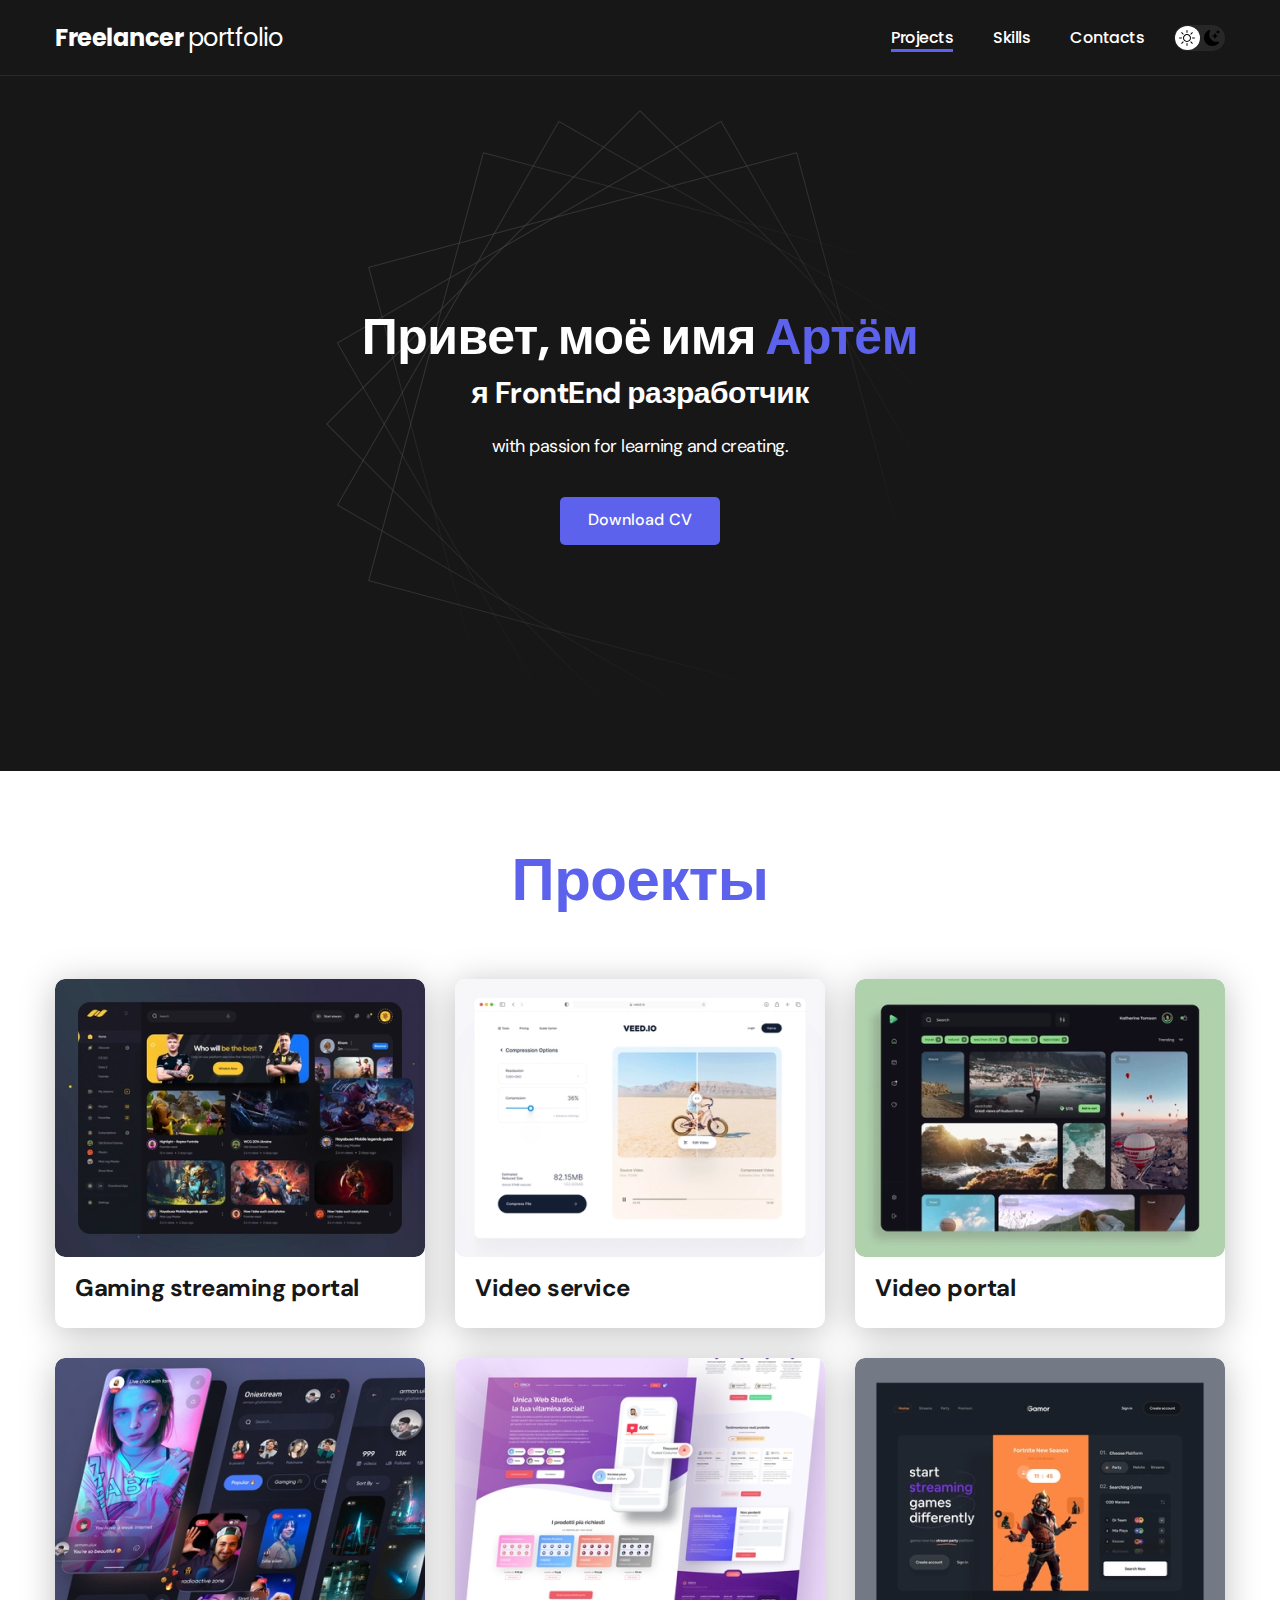
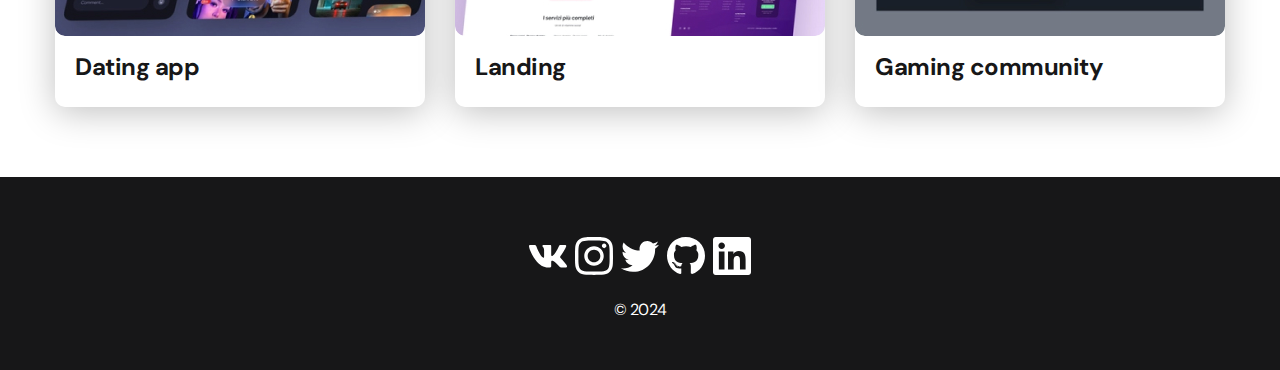
==== index.html @ e75840fd "first-commit" ====
<!DOCTYPE html>
<html lang="en">
<head>
    <meta charset="UTF-8">
    <meta name="viewport" content="width=device-width, initial-scale=1.0">
    <title>Deweloper</title>
    <link rel="preconnect" href="https://fonts.googleapis.com">
    <link rel="stylesheet" href="css/reset.css">
    <link rel="stylesheet" href="css/main.css">
</head>
<body class="">
    <nav class="nav">
        <div class="container">
            <div class="nav_roll">
                <a href="index.html" class="logo"><strong>Freelancer </strong>portfolio</a>

                <button class="dark-mode-btn">
                    <img class="dark-mode__icon" src="img/icons/Sun.svg" alt="light-mode">
                    <img class="dark-mode__icon" src="img/icons/Moon (1).svg" alt="dark-mode">
                </button>

                <ul class="nav-list">
                    <li class="nav-list__item"><a href="index.html" class="nav-list__link nav-list__link--active">Projects</a></li>
                    <li class="nav-list__item"><a href="skill.html" class="nav-list__link">Skills</a></li>
                    <li class="nav-list__item"><a href="contacts.html" class="nav-list__link">Contacts</a></li>
                </ul>


            </div>
        </div>
    </nav>
    <header class="header">
            <div class="header__wrapper">
                <h1 class="header__title"><strong>Привет, моё имя <em>Артём</em></strong> <br>
                    я FrontEnd разработчик</h1>
                    <div class="header__text">
                        <p>with passion for learning and creating.</p>
                    </div>
                    <a href="#!" class="btn">Download CV</a>
            </div>
    </header>
    <main class="section">
        <div class="container">
            <h2 class="title-1">Проекты</h2>
            <ul class="projects">
                <li class="project">
                    <a href="project-page.html">
                        <img class="project-img" src="img/project/01.jpg" alt="project">
                        <h3 class="project-title">Gaming streaming portal</h3>
                    </a>
                </li>
                <li class="project">
                    <a href="project-page.html">
                        <img class="project-img" src="img/project/02.jpg" alt="project">
                        <h3 class="project-title">Video service</h3>
                    </a>
                </li>
                <li class="project">
                    <a href="project-page.html">
                        <img class="project-img" src="img/project/03.jpg" alt="project">
                        <h3 class="project-title">Video portal</h3>
                    </a>
                </li>
                <li class="project">
                    <a href="project-page.html">
                        <img class="project-img" src="img/project/04.jpg" alt="project">
                        <h3 class="project-title">Dating app</h3>
                    </a>
                </li>
                <li class="project">
                    <a href="project-page.html">
                        <img class="project-img" src="img/project/05.jpg" alt="project">
                        <h3 class="project-title">Landing</h3>
                    </a>
                </li>
                <li class="project">
                    <a href="project-page.html">
                        <img class="project-img" src="img/project/06.jpg" alt="project">
                        <h3 class="project-title">Gaming community</h3>
                    </a>
                </li>
            </ul>
        </div>
    </main>
    <footer class="footer">
        <div class="container">
            <ul class="social">
                <li class="social__item">
                    <a href="#!"><img src="img/icons/vk.svg" alt="vk"></a>
                </li>
                <li class="social__item">
                    <a href="#!"><img src="img/icons/instagram.svg" alt="vk"></a>
                </li>
                <li class="social__item">
                    <a href="#!"><img src="img/icons/twitter.svg" alt="vk"></a>
                </li>
                <li class="social__item">
                    <a href="#!"><img src="img/icons/gitHub.svg" alt="vk"></a>
                </li>
                <li class="social__item">
                    <a href="#!"><img src="img/icons/linkedIn.svg" alt="vk"></a>
                </li>
            </ul>
            <div class="copyright">
                <p>© 2024</p>
            </div>
        </div>
    </footer>

    <script src="js/main.js"></script>
</body>
</html>
---- css/main.css ----
@import url('https://fonts.googleapis.com/css2?family=DM+Sans:ital,opsz,wght@0,9..40,100..1000;1,9..40,100..1000&family=Poppins:wght@400;500;700&display=swap');

/* font-family: "DM Sans", sans-serif;
font-family: "Poppins", serif; */


:root {
    --black: #171718;
    --black-border: #26292D;
    --white: #fff;
    --blue: #5C62EC;

    --dark-bg: var(--black);
    --dark-border: var(--balck-border);
    --header-text: var(--white);
    --accent: var(--blue);
        /* light mode */

    --page-bg: var(--white);
    --text-color: var(--black);

    --title-1: var(--accent);
}

.dark {
    --page-bg: #252526;
    --text-color: var(--white);
    --title-1: var(--white);
}

html, body {
    font-family: "DM Sans", sans-serif;
    letter-spacing: -0.5px;
    display: flex;
    flex-direction: column;
    min-height: 100vh;

    /* light mode */
    background-color: var(--page-bg);
    color: var(--text-color);

}






.container {
    padding: 0px 15px;
    max-width: 1200px;
    margin: 0 auto;
}

.title-2 {
    font-size: 40px;
    line-height: 1.3;
    margin-bottom: 20px;
    margin-top: 40px;
}


/* nav */

.nav {
    background-color: #171718;
    color: #fff;
    padding: 20px 0;
    border-bottom: 1px solid #26292D;
}

.nav_roll {
    display: flex;
    justify-content: flex-end;
    align-items: center;
    column-gap: 30px;
    row-gap: 20px;
    flex-wrap: wrap;
}

.logo {
    margin-right: auto;
    color: #fff;
    font-size: 24px;
    font-family: "Poppins", serif;
}

.logo strong {
    font-weight: 700;
}

.nav-list {
    display: flex;
    align-items: center;
    column-gap: 40px;
    font-family: "Poppins", serif;
    font-size: 16px;
    font-weight: 500;
}

.nav-list__link {
    color: #fff;
}

.nav-list__link--active {
    position: relative;
}

.nav-list__link--active::before {
    content: "";

    position: absolute;
    left: 0;
    top: 100%;

    display: block;
    height: 3px;
    width: 100%;
    background-color: #5C62EC;
}

/* header */

.header {
    display: flex;
    justify-content: center;
    align-items: center;
    text-align: center;

    min-height: 695px;
    background-color: var(--dark-bg);

    background-image: url('./../img/header_bg.png');
    background-repeat: no-repeat;
    background-size: auto;
    background-position: center center;

    color: var(--white);
    padding: 40px 0px;
}

.header__wrapper {
    padding: 0 15px;
    max-width: 660px;
}

.header__title {
    margin-bottom: 20px;
    font-size: 30px;
    font-weight: 700;
    line-height: 1.4;
}

.header__title strong {
    font-size: 50px;
    line-height: 1.4;
}

.header__title em{
    font-style: normal;
    color: var(--accent);
}

.header__text {
    margin-bottom: 40px;
    font-size: 18px;
    line-height: 1.333;
}

.header__text p + p{
    margin-top: 0.5em;
}

.btn {
    display: inline-block;
    background-color: var(--accent);
    padding: 12px 28px;
    height: 48px;
    border-radius: 5px;
    color: var(--white);
    letter-spacing: 0.15px;
    font-size: 16px;
    font-weight: 500;
    transition: opacity .2s ease-in;
}

.btn:hover {
    opacity: 0.8;
}

.btn:active {
    position: relative;
    top: 1px;
}

/* btn outline */

.btn-outline {
    display: flex;
    column-gap: 10px;
    align-items: center;

    height: 48px;
    border-radius: 5px;
    padding: 12px 20px;

    border: 1px solid var(--black);
    color: var(--black);
}

.btn-outline:active {
    position: relative;
    top: 1px;
}

.btn-outline:hover {
    opacity: 0.8;
}

/* project-details */

.project-details {
    max-width: 865px;
    margin: 0 auto;

    display: flex;
    flex-direction: column;
    align-items: center;

}

.project-details-img {
    max-width: 100%;
    margin-bottom: 40px;
    box-shadow: 0px 5px 35px 0px #00000040;

}

.project-details-deskp {
    font-weight: 700;
    font-size: 24px;
    line-height: 1.3;
    margin-bottom: 30px;
}

/* skills */


.content-list {
    min-width: 570px;
    display: flex;
    flex-direction: column;
    align-items: center;
    text-align: center;
}

/* contact */

.content-list__item {
    font-size: 18px;
    line-height: 1.5;
}

.content-list__item p + p {
    margin-top: 0.5em;
}

.content-list__item a{
    color: var(--accent);
}

/* projects */

.section {
    padding: 70px 0;
}

.title-1 {
    margin-bottom: 60px;
    font-size: 60px;
    font-weight: 700;
    line-height: 1.3;
    color: var(--title-1);
    text-align: center;
}

.projects {
    display: flex;
    flex-wrap: wrap;
    column-gap: 30px;
    row-gap: 30px;
    justify-content: center;
}

.project-img {
    border-radius: 10px;
}


.project{
    max-width: 370px;
    background-color: var(--white);
    box-shadow: 0px 5px 35px 0px #00000040;
    border-radius: 10px;
}

.project-title {
    padding: 15px 20px 25px;
    font-size: 24px;
    font-weight: 700;
    line-height: 130%;
    color: var(--black);
}

/* footer */

.footer {
    background-color: var(--black);
    margin-top: auto;
}

.social {
    display: flex;
    justify-content: center;
    align-items: center;
    padding: 60px 0px 24px 0px;
    column-gap: 8px;
}

.copyright {
    text-align: center;
    color: var(--white);
    padding-bottom: 50px;
}

@media (max-width:620px) {
    .header {
        min-height: unset;
    }

    .header__title {
        font-size: 30px;
    }

    .header__title strong {
        font-size: 40px;
    }

    .section {
        padding: 40px 0;
    }

    .title-1 {
        margin-bottom: 30px;
        font-size: 40px;
    }

    .project-title {
        font-size: 22px;
    }

    .footer {
        padding: 40px 0 30px;
    }

    .social {
        column-gap: 20px;
    }

    .social__item {
        width: 28px;
    }

    .content-list {
        row-gap: 20px;
    }

    .content-list__item {
        font-size: 16px;
    }

    .project-details-deskp {
        margin-bottom: 20px;
        font-size: 22px;
    }

    .nav_roll {
        justify-content: space-between;
    }

    .dark-mode-btn {
        order: 0;
    }
}

/* light-dark */

.dark-mode-btn {
    order: 9;

    position: relative;
    display: flex;
    justify-content: space-between;

    width: 51px;
    height: 26px;

    border-radius: 50px;
    background-color: #272727;

    padding: 5px;
}

.dark-mode-btn::before {
    position: absolute;
    top: 1px;
    left: 1px;
    content: "";
    display: block;
    width: 25px;
    height: 24px;
    border-radius: 50%;
    background-color: var(--white);

    transition: left 0.2s ease-in;
}

.dark-mode__icon {
    position: relative;
    z-index: 9px;
}


.dark-mode-btn--acrive::before {
    left: 26px;
}
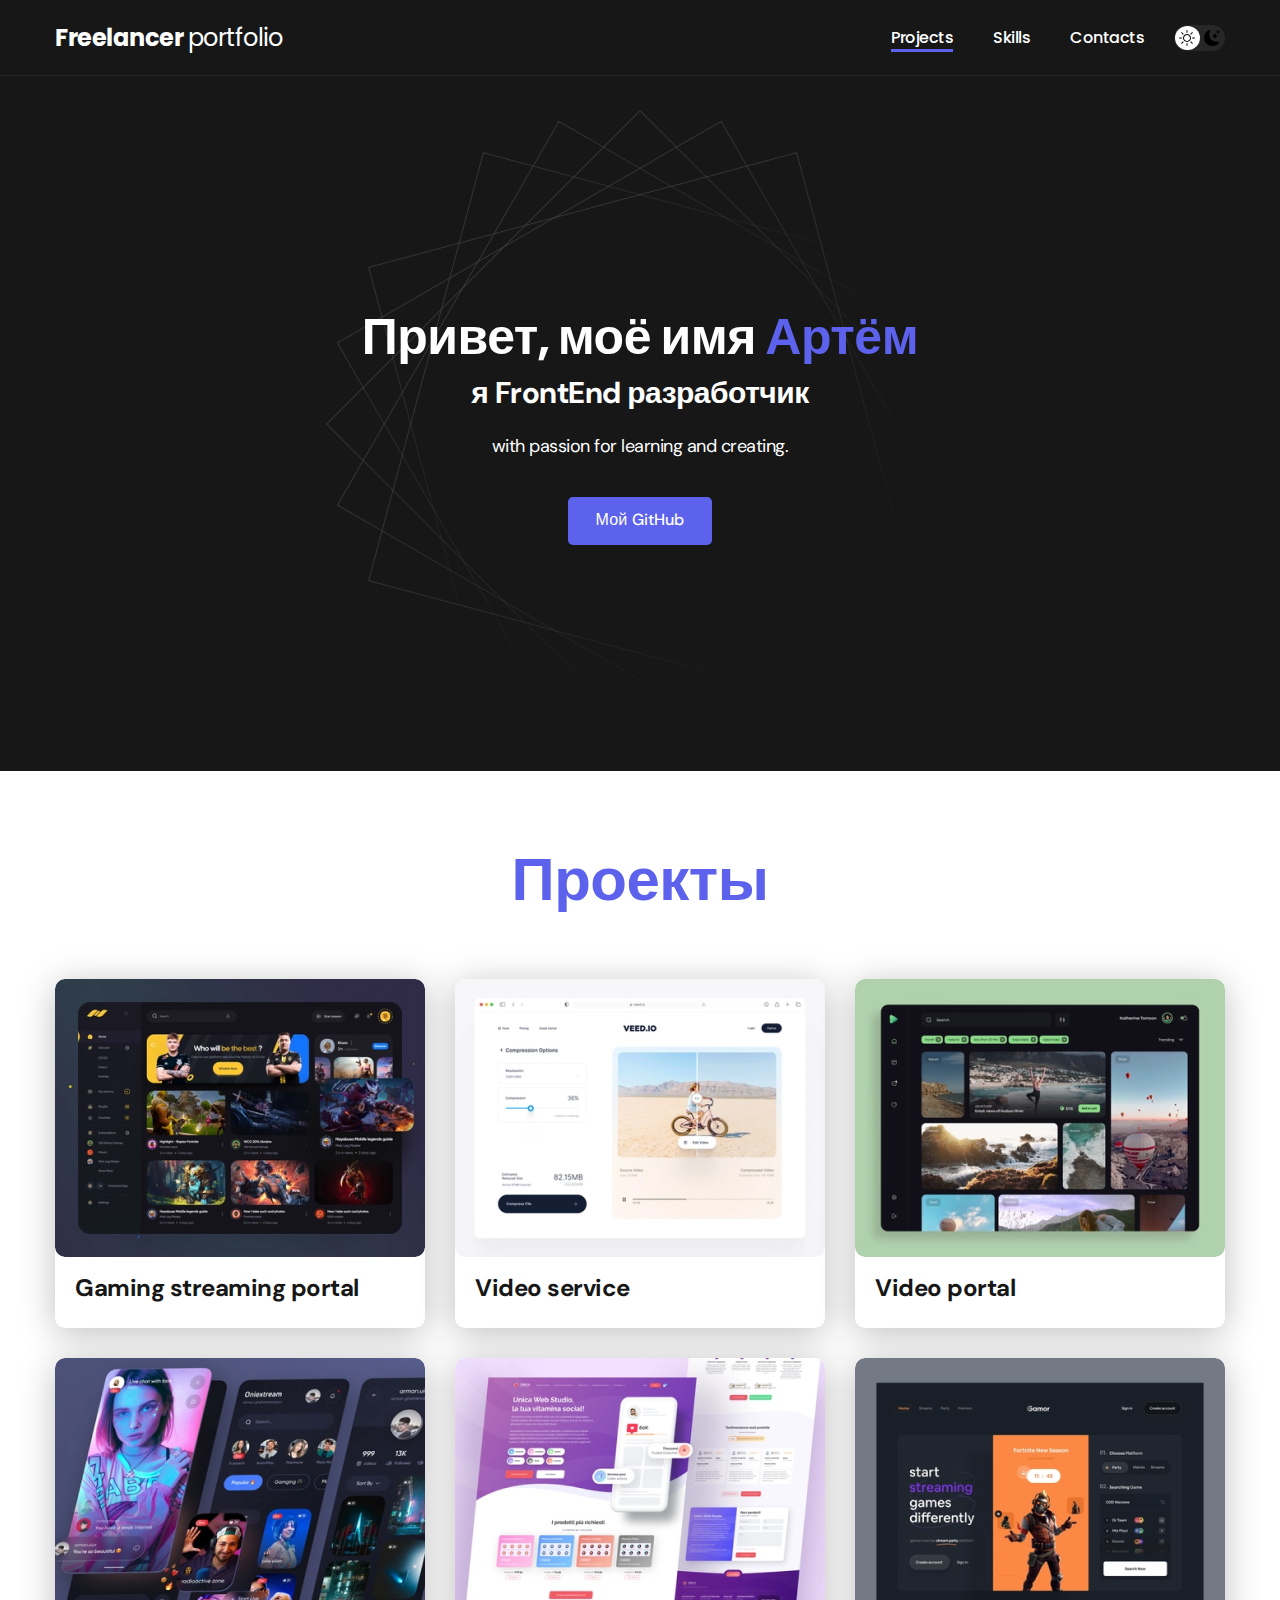
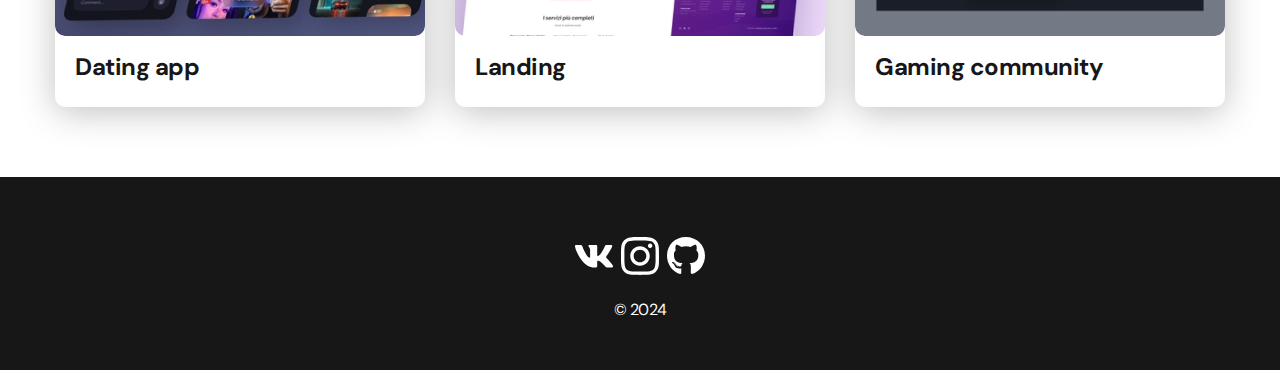
==== commit f08a5e66: "Add files via upload" ====
--- a/index.html
+++ b/index.html
@@ -36,7 +36,7 @@
                     <div class="header__text">
                         <p>with passion for learning and creating.</p>
                     </div>
-                    <a href="#!" class="btn">Download CV</a>
+                    <a href="https://github.com/white14731" class="btn">Мой GitHub</a>
             </div>
     </header>
     <main class="section">
@@ -86,19 +86,13 @@
         <div class="container">
             <ul class="social">
                 <li class="social__item">
-                    <a href="#!"><img src="img/icons/vk.svg" alt="vk"></a>
+                    <a href="https://vk.com/phantomstrike1557"><img src="img/icons/vk.svg" alt="vk"></a>
                 </li>
                 <li class="social__item">
                     <a href="#!"><img src="img/icons/instagram.svg" alt="vk"></a>
                 </li>
                 <li class="social__item">
-                    <a href="#!"><img src="img/icons/twitter.svg" alt="vk"></a>
-                </li>
-                <li class="social__item">
                     <a href="#!"><img src="img/icons/gitHub.svg" alt="vk"></a>
-                </li>
-                <li class="social__item">
-                    <a href="#!"><img src="img/icons/linkedIn.svg" alt="vk"></a>
                 </li>
             </ul>
             <div class="copyright">
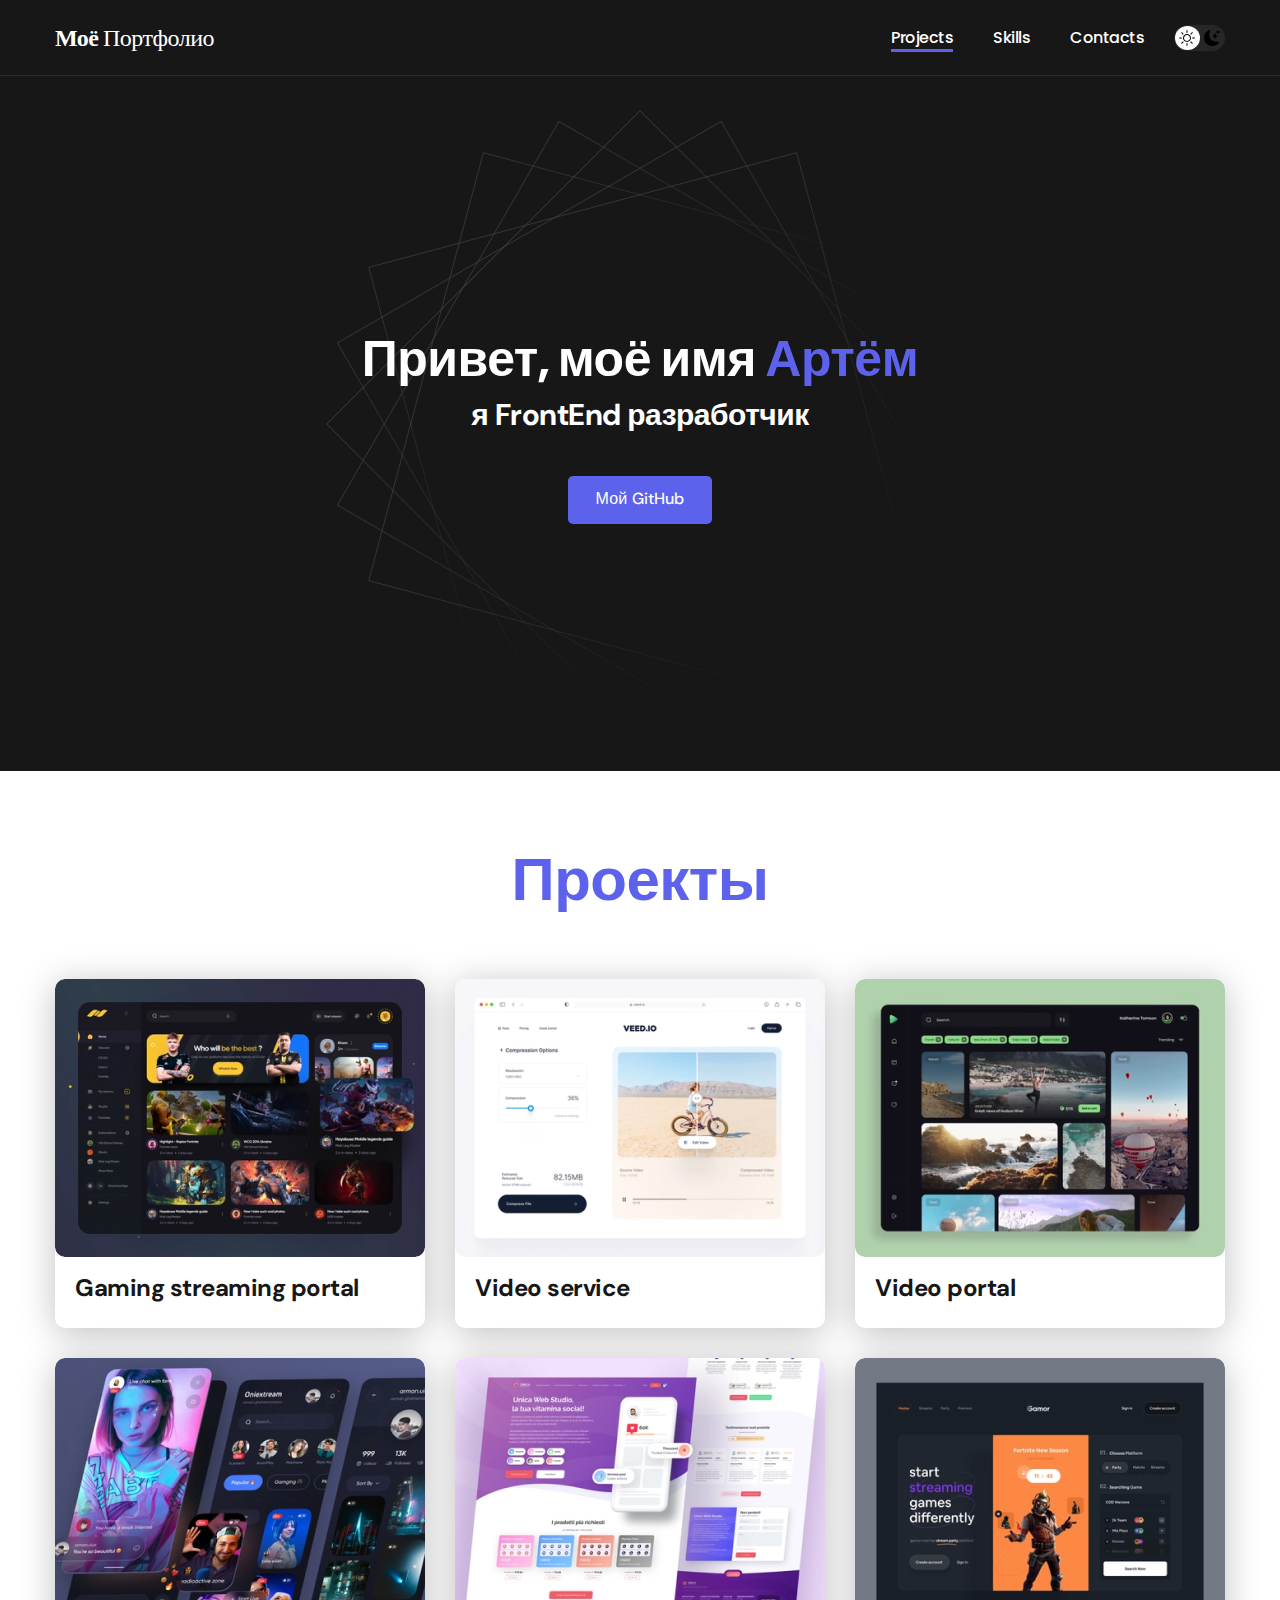
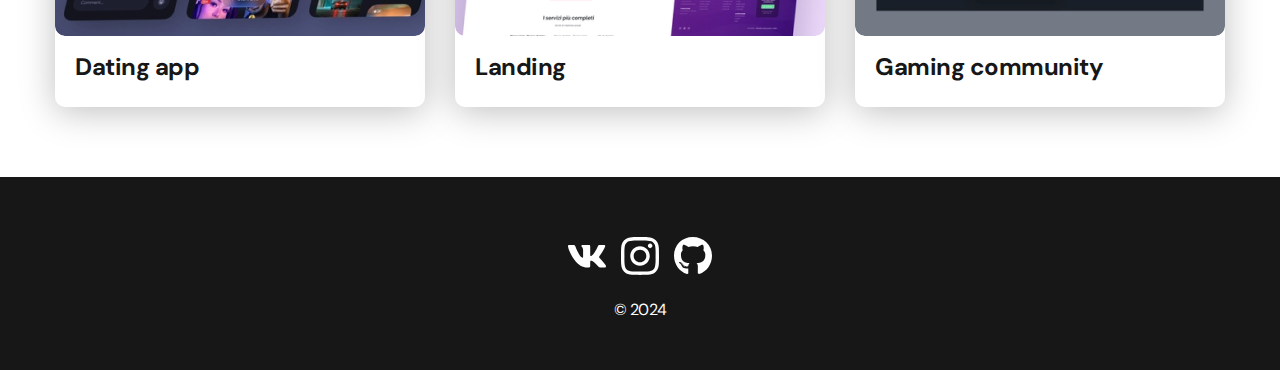
==== commit ee76978d: "Update index.html" ====
--- a/index.html
+++ b/index.html
@@ -12,7 +12,7 @@
     <nav class="nav">
         <div class="container">
             <div class="nav_roll">
-                <a href="index.html" class="logo"><strong>Freelancer </strong>portfolio</a>
+                <a href="index.html" class="logo"><strong>Моё </strong>Портфолио</a>
 
                 <button class="dark-mode-btn">
                     <img class="dark-mode__icon" src="img/icons/Sun.svg" alt="light-mode">
@@ -34,7 +34,7 @@
                 <h1 class="header__title"><strong>Привет, моё имя <em>Артём</em></strong> <br>
                     я FrontEnd разработчик</h1>
                     <div class="header__text">
-                        <p>with passion for learning and creating.</p>
+<!--                         <p>with passion for learning and creating.</p> -->
                     </div>
                     <a href="https://github.com/white14731" class="btn">Мой GitHub</a>
             </div>
@@ -103,4 +103,4 @@
 
     <script src="js/main.js"></script>
 </body>
-</html>+</html>
--- a/css/main.css
+++ b/css/main.css
@@ -324,7 +324,7 @@
     justify-content: center;
     align-items: center;
     padding: 60px 0px 24px 0px;
-    column-gap: 8px;
+    column-gap: 15px;
 }
 
 .copyright {
@@ -333,6 +333,10 @@
     padding-bottom: 50px;
 }
 
+.copyright p + P {
+    margin-top: 0.5em;
+}
+
 @media (max-width:620px) {
     .header {
         min-height: unset;
@@ -392,6 +396,16 @@
         order: 0;
     }
 }
+
+@media (max-width:425px) {
+    .content-list {
+        display: inline;
+    }
+}
+
+
+
+
 
 /* light-dark */
 
@@ -433,4 +447,4 @@
 
 .dark-mode-btn--acrive::before {
     left: 26px;
-}+}
